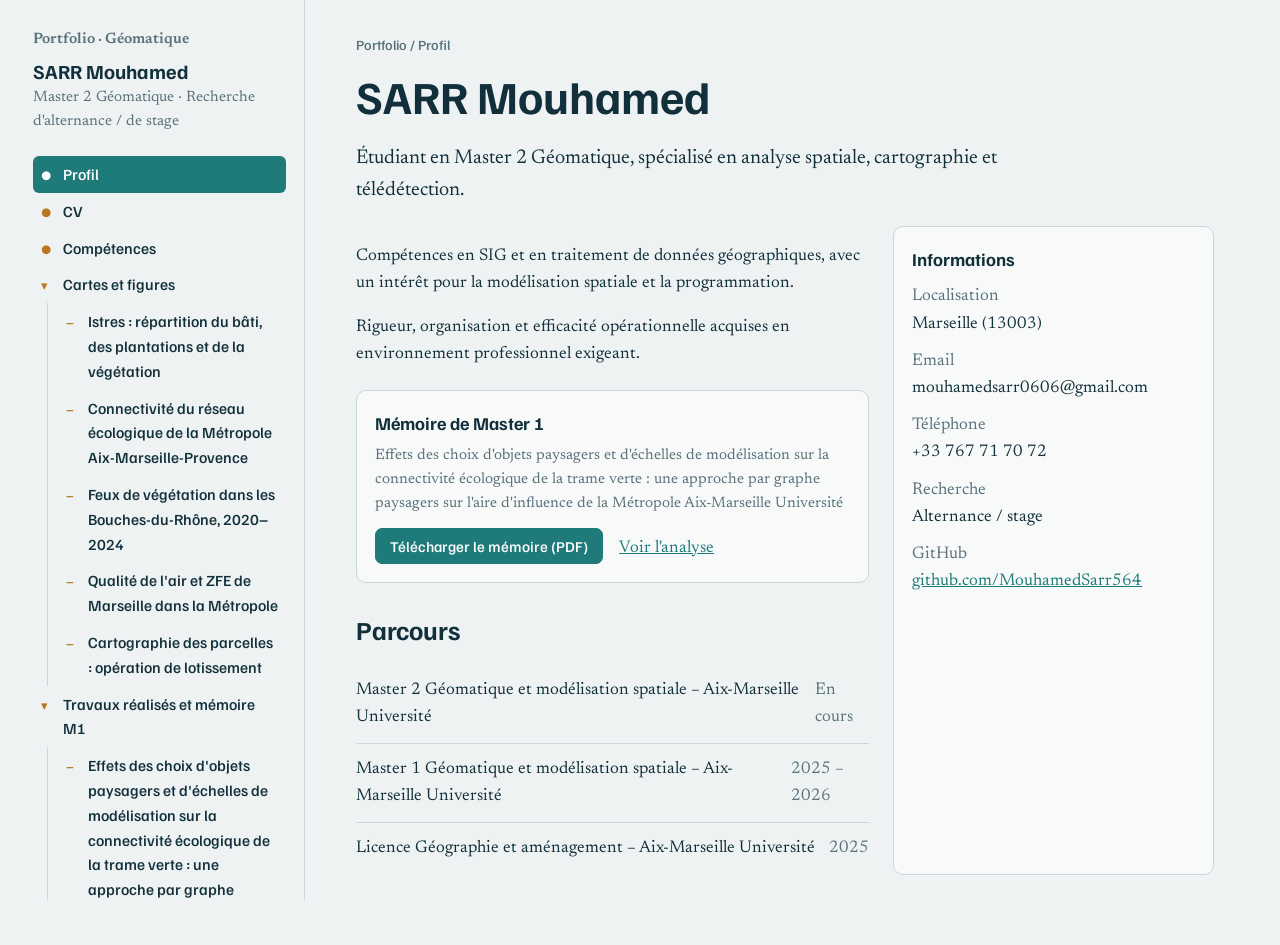
==== index.html @ aed83940 "Add files via upload" ====
<!DOCTYPE html>
<html lang="fr">
<head>
<meta charset="utf-8">
<meta name="viewport" content="width=device-width, initial-scale=1, viewport-fit=cover">
<title>Portfolio SARR Mouhamed – Géomatique et analyse spatiale</title>
<link rel="stylesheet" href="https://fonts.googleapis.com/css2?family=Familjen+Grotesk:wght@500;700&family=Newsreader:opsz,wght@6..72,400;6..72,500&display=swap">
<style>
:root{--bg:#eef2f3;--panel:#f8fafa;--ink:#12303b;--mute:#5a727b;--line:#c9d6da;--accent:#1f7a7a;--warm:#b9771f;--tint:#dcebec;
box-sizing:border-box;padding-top:env(safe-area-inset-top,0px);padding-bottom:env(safe-area-inset-bottom,0px)}
@media (prefers-color-scheme:dark){:root:not([data-theme="light"]){--bg:#0e1a1f;--panel:#14252b;--ink:#e3eef0;--mute:#8fa8b0;--line:#27414a;--accent:#4fb5b0;--warm:#e0a24c;--tint:#1b3640}}
:root[data-theme="dark"]{--bg:#0e1a1f;--panel:#14252b;--ink:#e3eef0;--mute:#8fa8b0;--line:#27414a;--accent:#4fb5b0;--warm:#e0a24c;--tint:#1b3640}
*{box-sizing:border-box}html{scroll-padding-top:env(safe-area-inset-top,0px)}
body{margin:0;background:var(--bg);color:var(--ink);font:17px/1.6 Newsreader,Georgia,serif}
h1,h2,h3,.tree,button,.tag{font-family:"Familjen Grotesk",system-ui,sans-serif}
.app{display:grid;grid-template-columns:290px 1fr;min-height:100vh;max-width:1250px;margin:auto}
aside{border-right:1px solid var(--line);padding:28px 18px;position:sticky;top:0;align-self:start;max-height:100vh;overflow:auto}
aside .who{font:700 20px "Familjen Grotesk",sans-serif;margin:0 0 2px}aside .sub{color:var(--mute);font-size:15px;margin:0 0 22px}
.tree,.tree ul{list-style:none;margin:0;padding:0}.tree ul{margin-left:14px;border-left:1px solid var(--line);padding-left:10px}
.tree a{display:flex;gap:8px;align-items:baseline;padding:6px 8px;border-radius:6px;color:var(--ink);text-decoration:none;font-size:15.5px;font-weight:500}
.tree a:hover{background:var(--tint)}.tree a.on{background:var(--accent);color:#fff}
.tree .ic{color:var(--warm);font-size:13px;width:14px;flex:none}.tree a.on .ic{color:#fff}
main{padding:36px clamp(18px,4vw,52px) 70px;min-width:0}
h1{font-size:clamp(30px,4.5vw,46px);line-height:1.1;margin:0 0 6px}h2{font-size:26px;margin:0 0 14px}h3{font-size:18px;margin:0 0 6px}
.lead{font-size:20px;max-width:62ch}.muted{color:var(--mute)}
.crumb{font:500 14px "Familjen Grotesk",sans-serif;color:var(--mute);margin-bottom:18px}
.card{background:var(--panel);border:1px solid var(--line);border-radius:10px;padding:18px}
.grid{display:grid;grid-template-columns:repeat(auto-fill,minmax(250px,1fr));gap:16px}
.proj{padding:0;overflow:hidden;cursor:pointer;display:block;color:inherit;text-decoration:none}
.proj:hover{border-color:var(--accent)}.proj .body{padding:14px 16px 16px}
.proj svg,.hero svg,.hero img{display:block;width:100%;height:auto;background:var(--tint)}
.hero{border-radius:10px;overflow:hidden;border:1px solid var(--line)}
.tag{display:inline-block;font-size:13px;font-weight:500;padding:2px 9px;border-radius:99px;background:var(--tint);color:var(--accent);margin:0 6px 6px 0}
.bar{height:7px;border-radius:4px;background:var(--tint);margin-top:6px}.bar i{display:block;height:100%;border-radius:4px;background:var(--accent)}
.skill{display:flex;justify-content:space-between;font:500 15px "Familjen Grotesk",sans-serif}
button,.btn{font:500 15px "Familjen Grotesk",sans-serif;border:1px solid var(--accent);background:var(--accent);color:#fff;padding:8px 14px;border-radius:7px;cursor:pointer;text-decoration:none;display:inline-block}
button.alt,.btn.alt{background:transparent;color:var(--accent)}
:focus-visible{outline:3px solid var(--warm);outline-offset:2px}
.two{display:grid;grid-template-columns:1.6fr 1fr;gap:24px;margin-top:20px}
.row{display:flex;justify-content:space-between;gap:12px;align-items:center;padding:12px 0;border-bottom:1px solid var(--line)}
.row:last-child{border:0}
.proj img{display:block;width:100%;aspect-ratio:3/2;object-fit:contain;background:#fff}.fig{margin:22px 0 0}.fig figcaption{font:500 14px "Familjen Grotesk",sans-serif;color:var(--mute);margin-top:6px}.hero img[data-zoom]{cursor:zoom-in;background:#fff}.lb{position:fixed;inset:0;background:rgba(0,0,0,.85);display:flex;align-items:center;justify-content:center;padding:16px;z-index:9;cursor:zoom-out}.lb img{max-width:100%;max-height:100%;background:#fff}
@media print{aside,.noprint,.crumb{display:none!important}.app{display:block}body{background:#fff;color:#000}.card{border:0}}
@media(max-width:820px){.app{grid-template-columns:1fr}aside{position:static;max-height:none;border:0;border-bottom:1px solid var(--line)}.two{grid-template-columns:1fr}}
</style>
</head>
<body>
<div class="app">
<aside>
  <p class="sub" style="margin:0 0 6px;font-weight:600">Portfolio · Géomatique</p><p class="who" id="nom"></p><p class="sub" id="titre"></p>
  <ul class="tree" id="tree" role="tree"></ul>
</aside>
<main id="view" tabindex="-1"></main>
</div>
<script id="blob" type="application/json">{"IMG": {"fig34": "[data-uri]", "bati": "[data-uri]", "aamp": "[data-uri]", "culture": "[data-uri]", "evo": "[data-uri]", "box": "[data-uri]", "paca": "[data-uri]", "bastidonne": "[data-uri]", "loc_istres": "[data-uri]", "carte_feu": "[data-uri]", "fig12": "[data-uri]", "fig5": "[data-uri]", "dpc1": "[data-uri]", "dpc3": "[data-uri]", "occup": "[data-uri]", "vegpct": "[data-uri]", "polluatm": "[data-uri]", "causes": "[data-uri]", "relation": "[data-uri]", "s1g": "[data-uri]", "s1vs3": "[data-uri]", "s2g": "[data-uri]", "s3g": "[data-uri]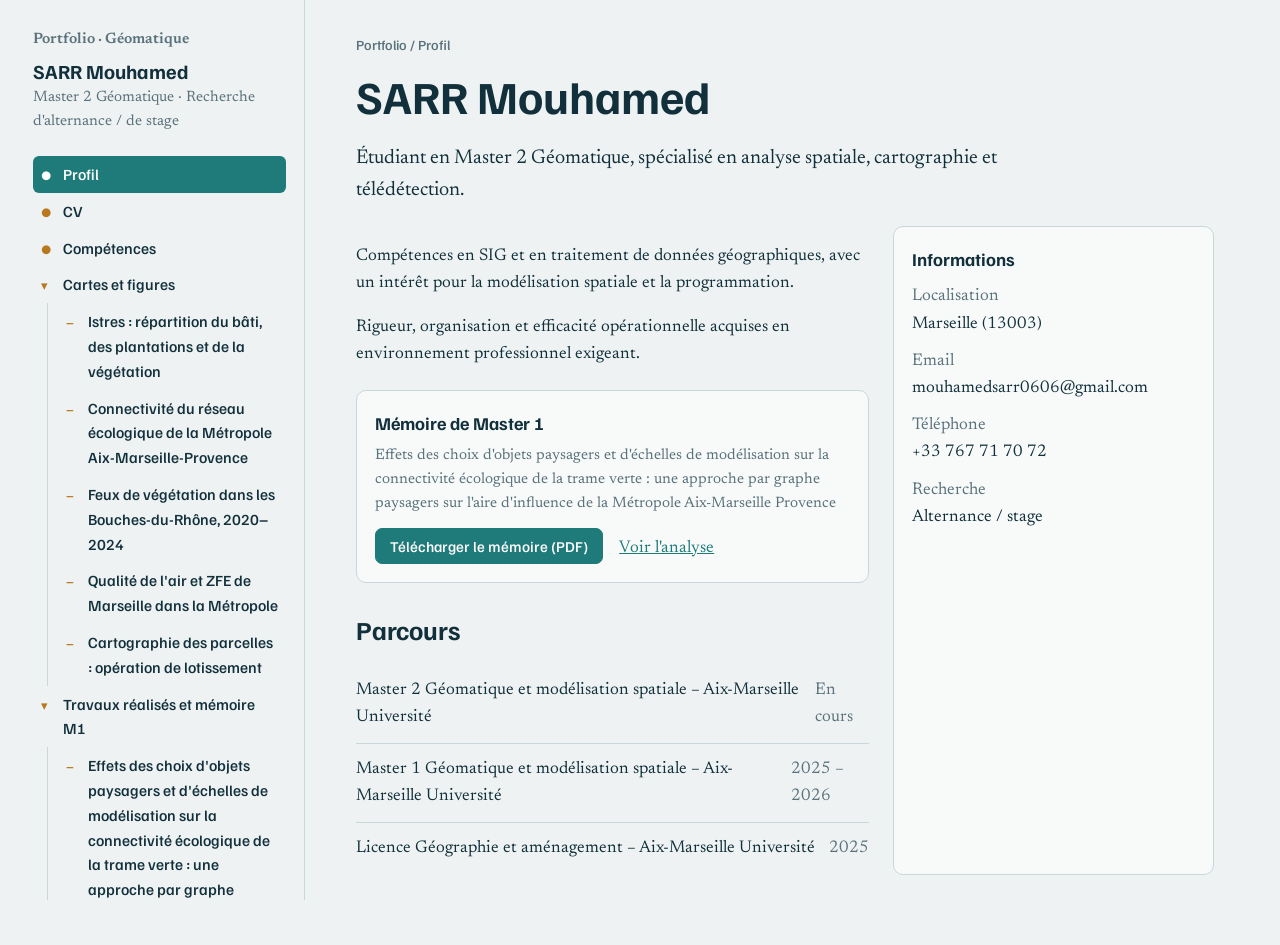
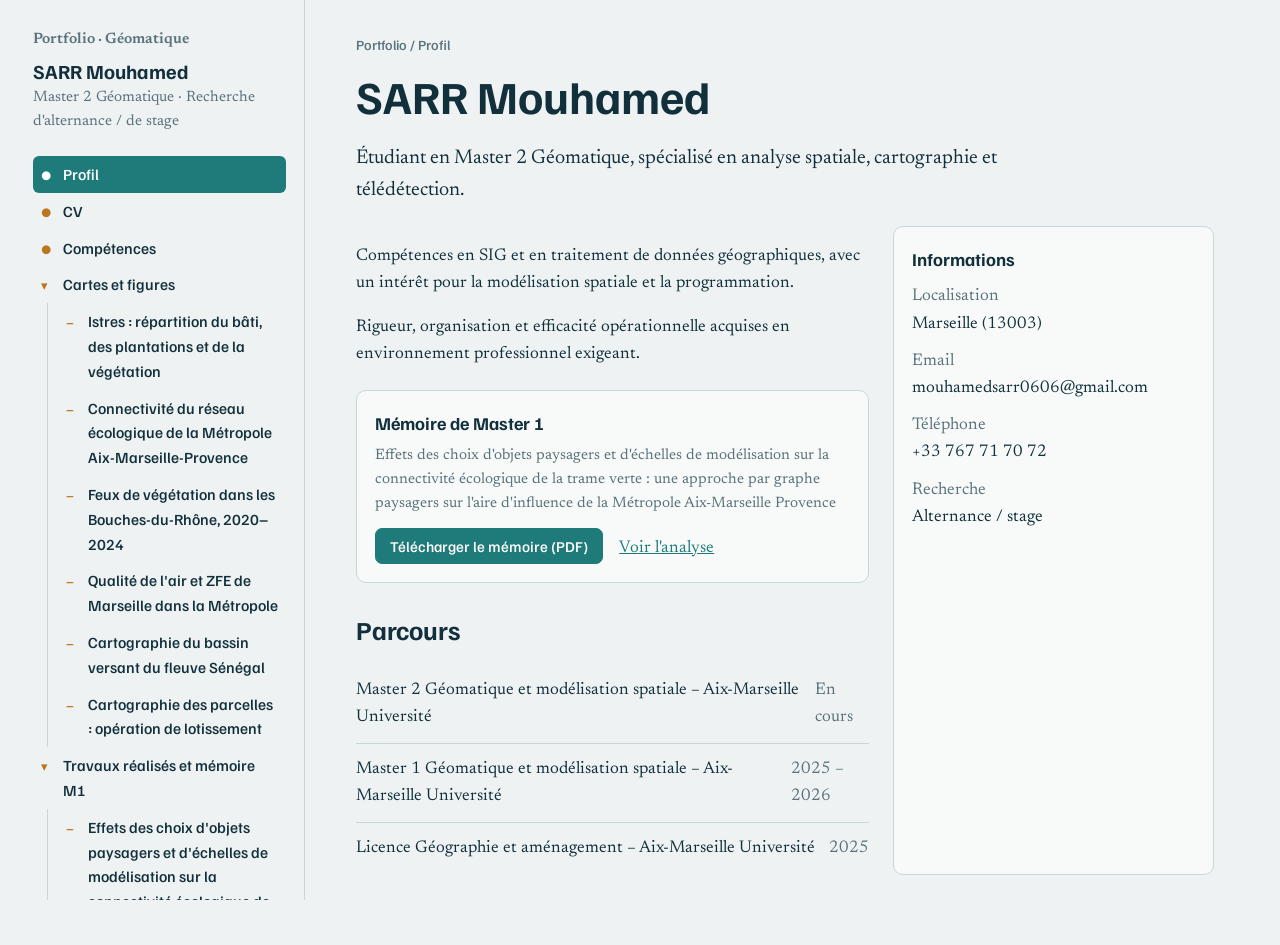
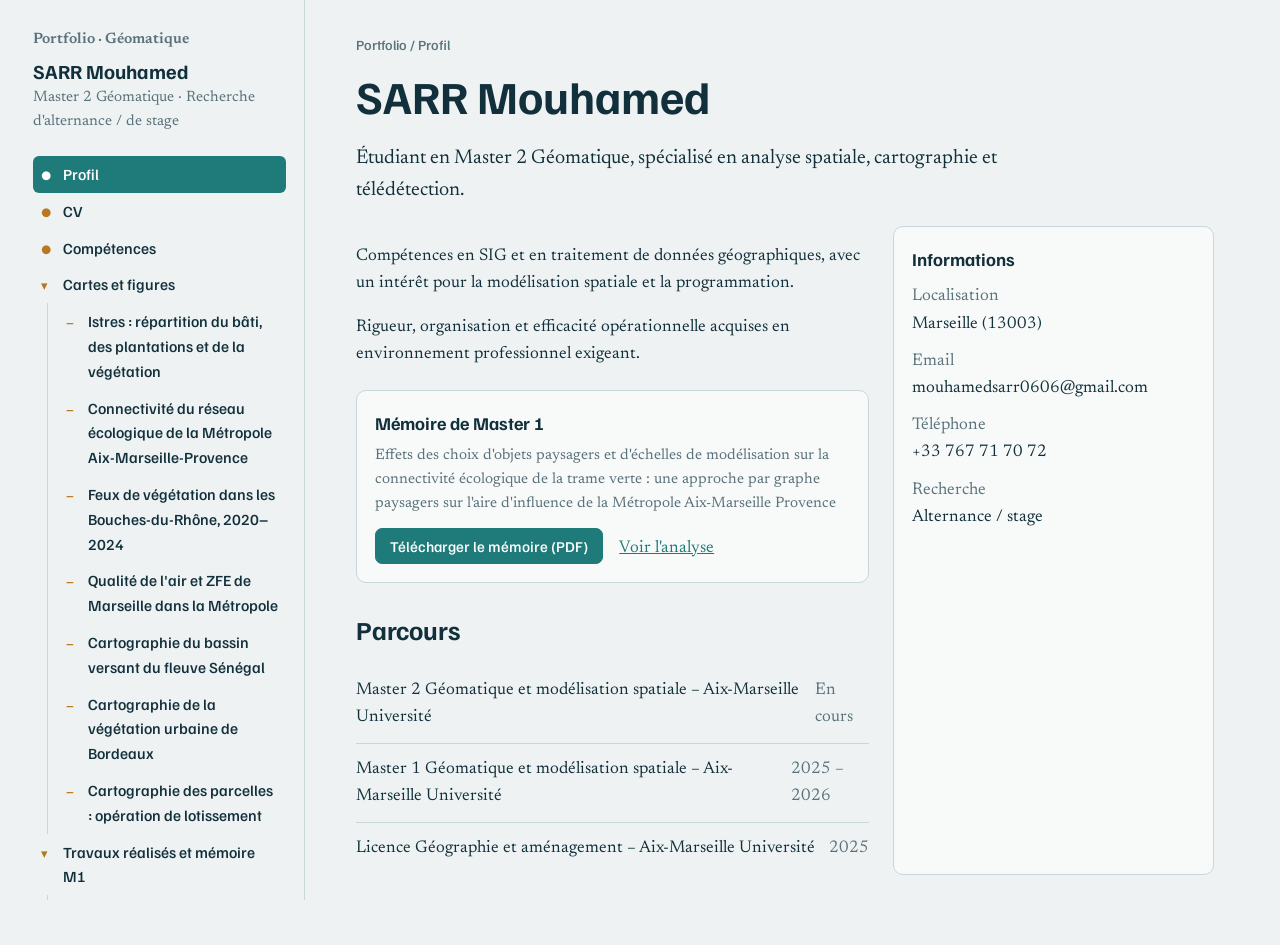
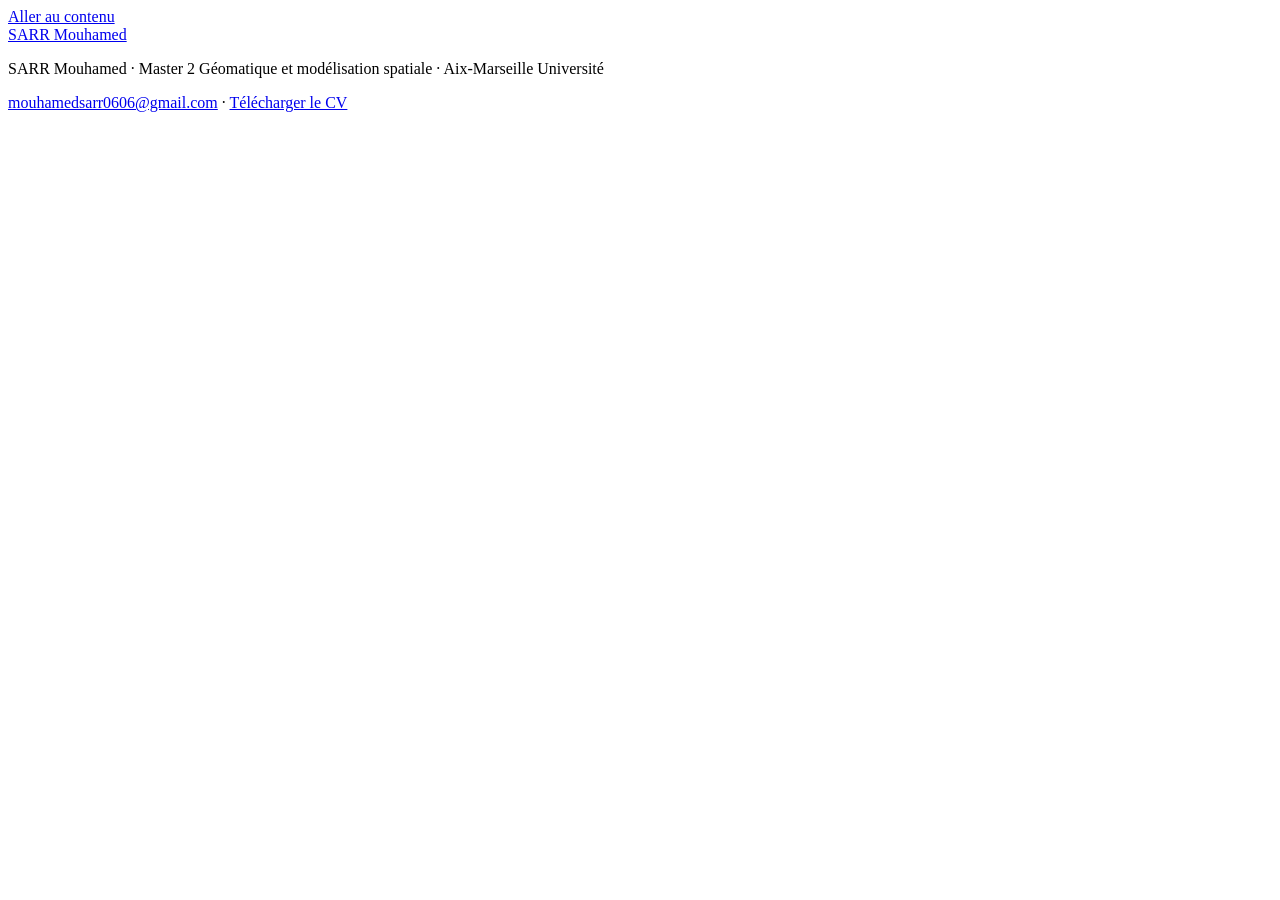
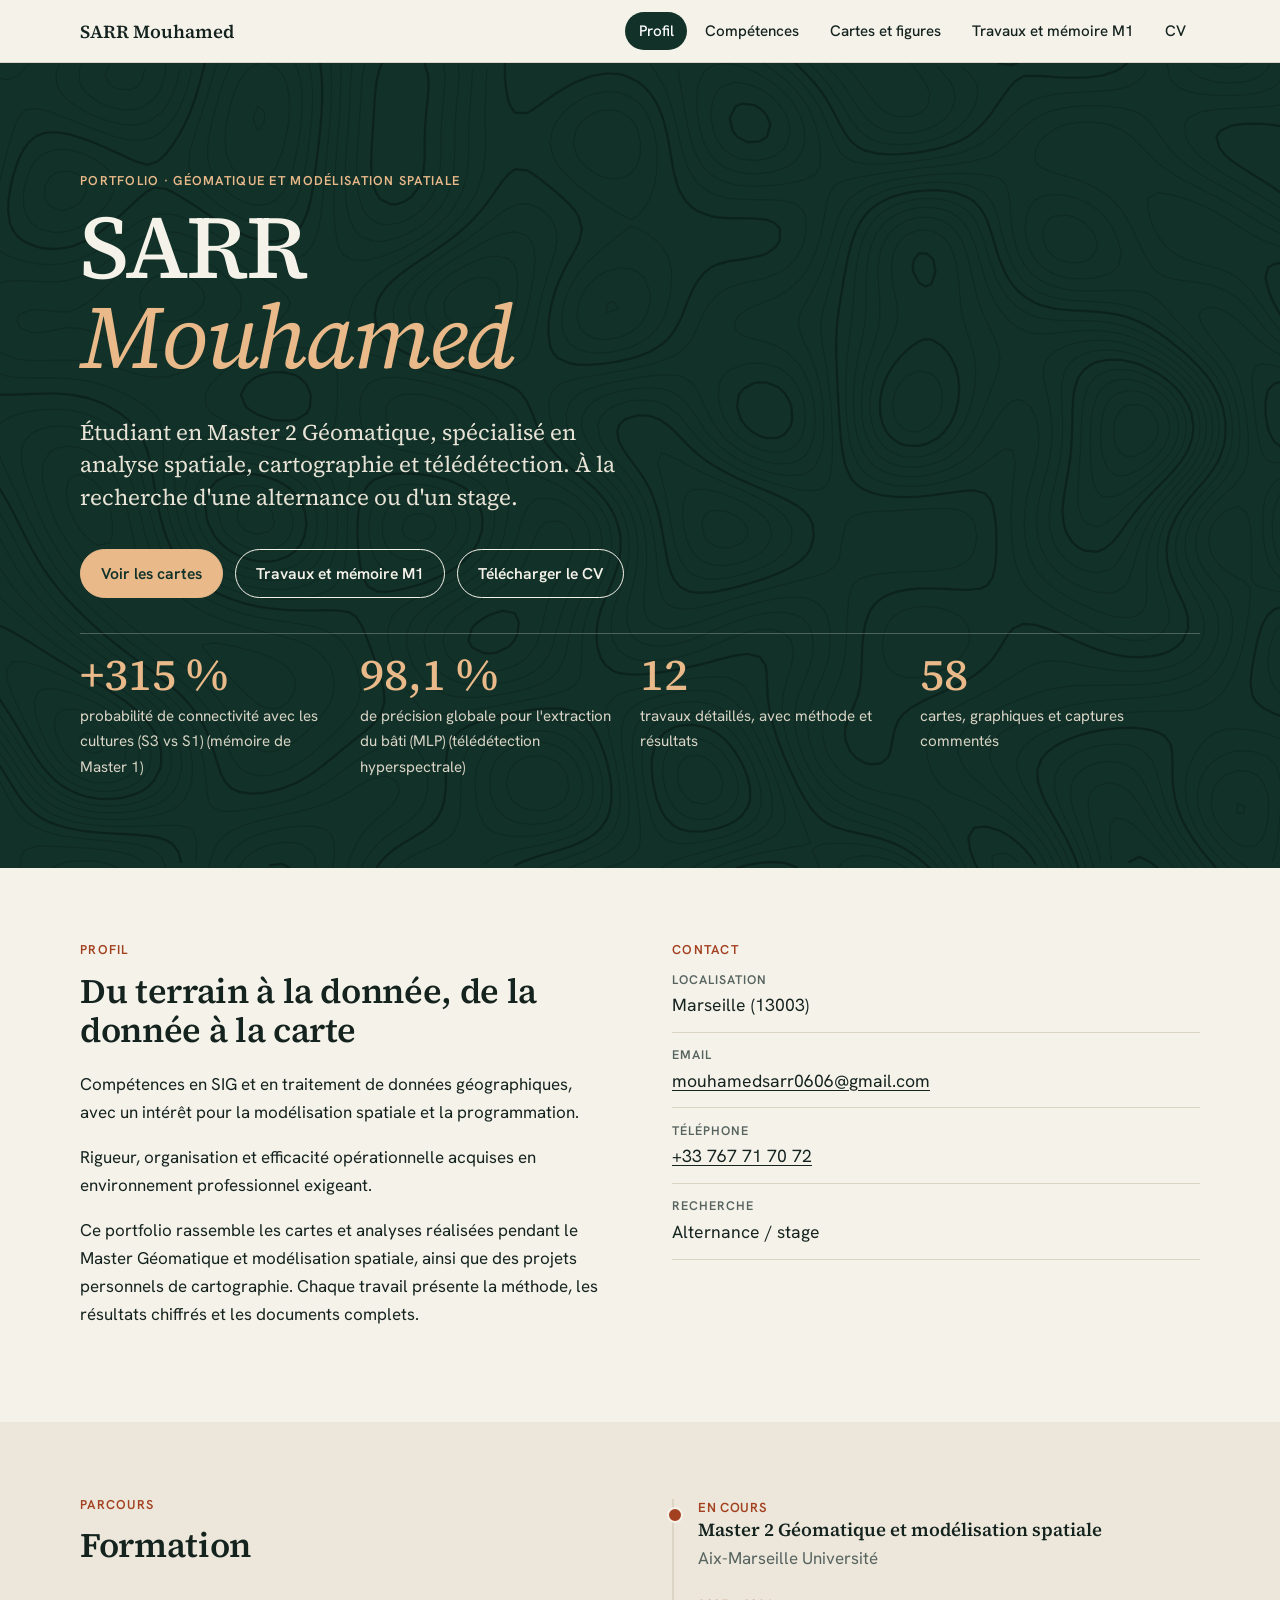
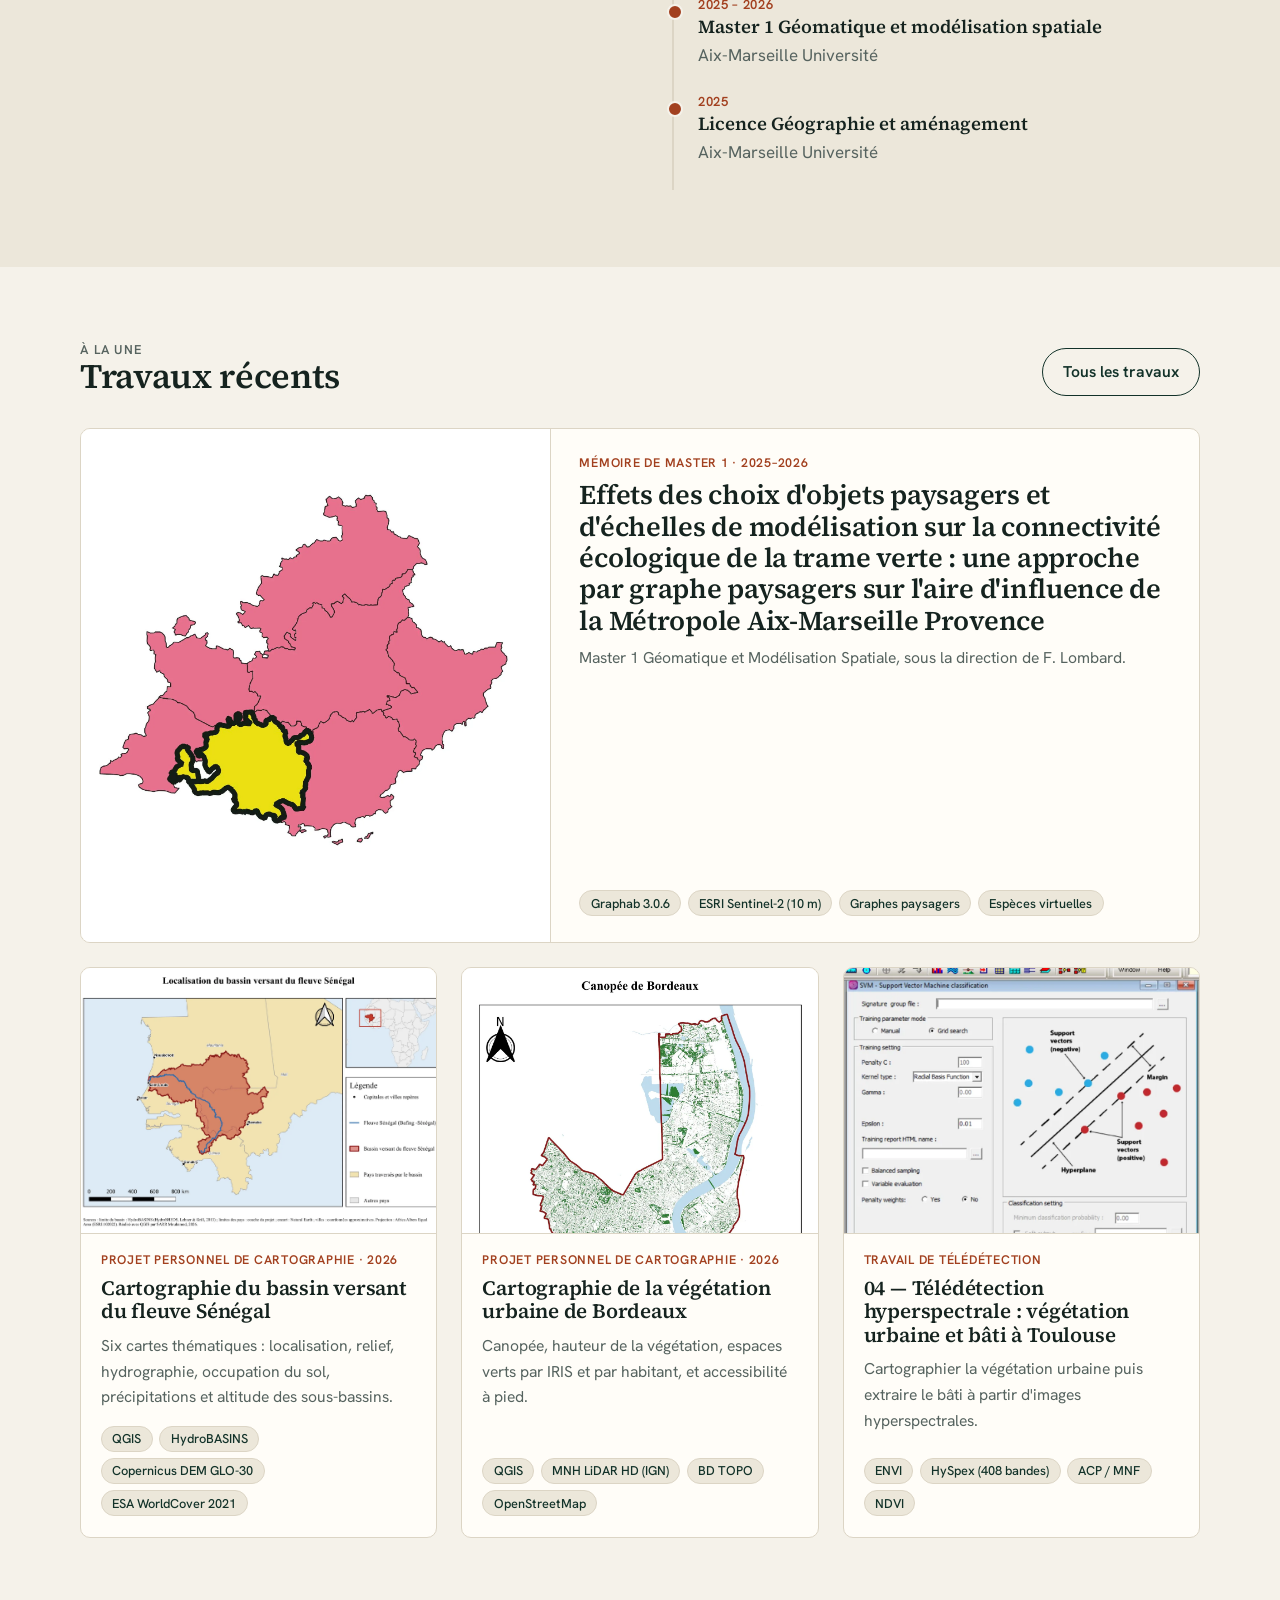
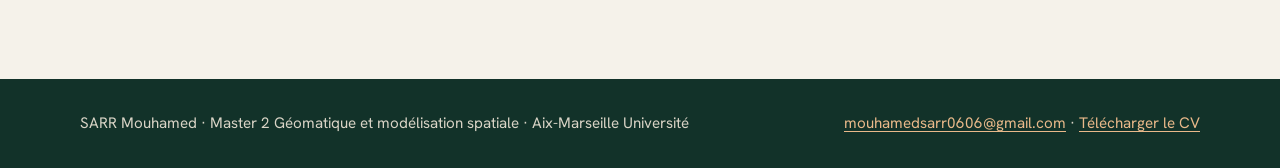
